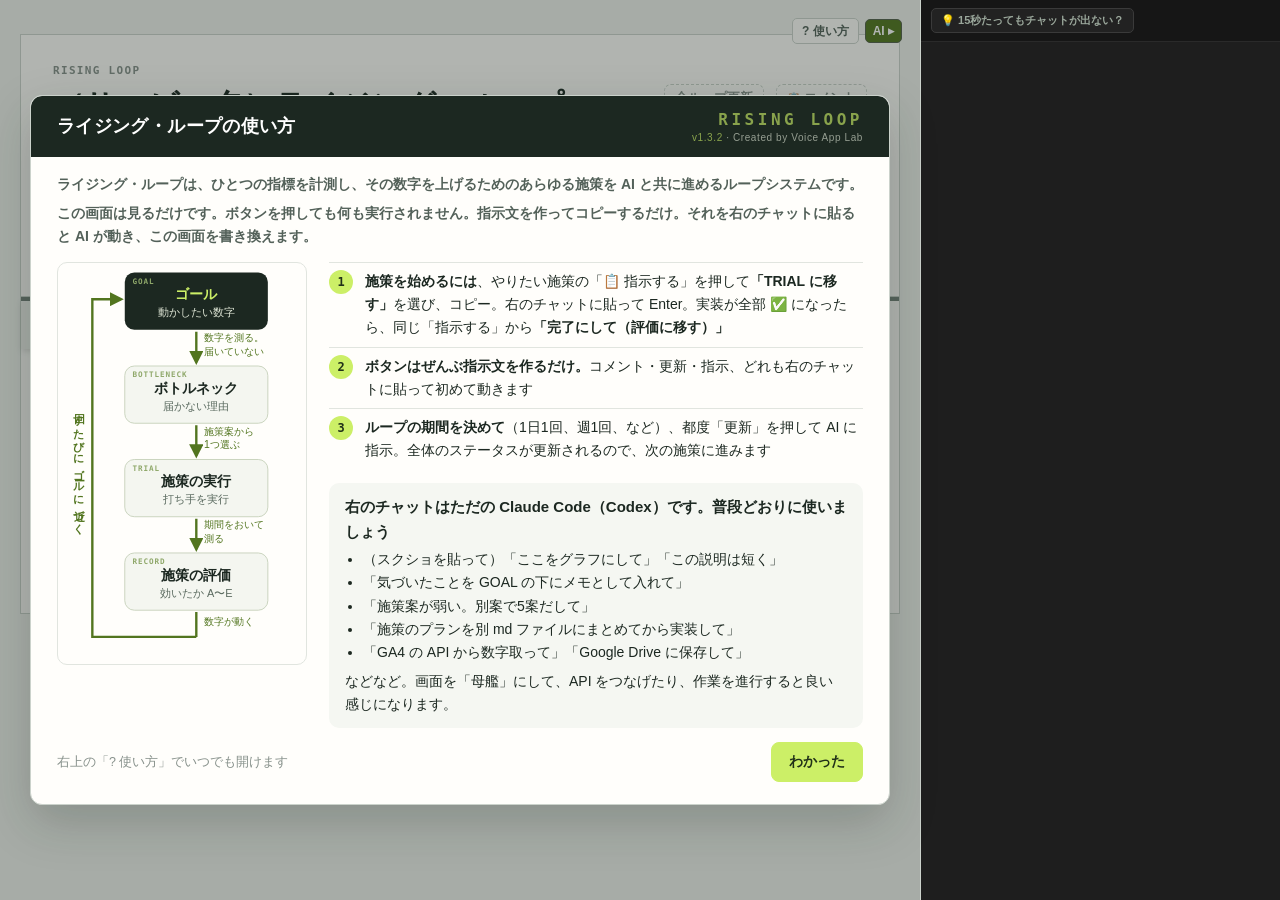
==== assets/index.html @ dbb3abf8 "1.3.2: 初回導入の案内を充実（とは／はじめかた／API・MCP をつなぐコツ） Co-Authored-By: Claude Fable 5.1 <noreply@anthropic.com>" ====
<!doctype html>
<!-- ═══════════════════════════════════════════════════════════════
     rising-loop の殻（index.html）のテンプレート

     保存するのはこの2か所だけ（共通部品を入れ替えるときも、ここだけ移す）:
       CONST:BEGIN 〜 CONST:END   PROJECT_DIR / SERVICE_NAME / PANES
       LOOPS:BEGIN 〜 LOOPS:END   一覧（合算の数字ブロック .rev と行）

     ループの画面は LXX.html（assets/loop.html から作る）。この殻は iframe で出すだけ。
     CSS と JS は rising.css / rising.js（共通部品。中身を書かない）。

     実物にコピーしたら、この注記を下の2行に差し替えること:
     「このファイルは loops/*.md と loops/logs/*.md から作られています。
       直接編集しないでください。md を直して、ここを更新します。」

     詳しくは ../references/HTML生成.md
     ═══════════════════════════════════════════════════════════════ -->
<html lang="ja">
<head>
<meta charset="UTF-8" />
<meta name="viewport" content="width=device-width, initial-scale=1.0" />
<!-- ★<title> は rising.js が SERVICE_NAME から入れ直す -->
<title>ライジング・ループ</title>
<link rel="stylesheet" href="rising.css" />
<link rel="stylesheet" href="project.css" /><!-- プロジェクト独自の CSS。無ければ無いでよい。「合わせて」で上書きされない -->
</head>
<body>

<!-- ═════════ 定数。★ここは要書き換え ═════════ -->
<!-- CONST:BEGIN -->
<script>
  //=== ⚠️ この CONST と下の LOOPS の中身（サービス名・ループ名・数字）は、
  //===    形式を見せるための架空例です。構造だけ借りて、必ず実データで置き換えてください。
  //===    （このブロックは split-index.py / shell-update.py が丸ごと差し替えるので、注記も残りません）
  //=== ★このプロジェクトの絶対パス（loops/ の親）。右ペインの AI はここを cwd にして動く
  //===   忘れると別プロジェクトの cwd で動く
  var PROJECT_DIR = '/絶対パス/プロジェクト';
  //=== ★サービス名。<title> と一覧の見出しに入る
  var SERVICE_NAME = '（サービス名）';
  //=== ★右ペインを立てる画面IDの一覧。ループを足したらここにも足す（右ペイン専用。画面の切り替えは見ない）。
  //===   セッションIDはここに持たない。loops/chat-pane.sh が loops/.chat-sessions を見る
  var PANES = ['s-list','s-L01','s-L02'];
</script>
<!-- CONST:END -->

<div class="page">
<!-- LOOPS:BEGIN -->
<!-- ═════════ 一覧 ═════════ -->
<section class="screen" id="s-list">
  <div class="flow">
    <div class="section">
      <div class="kicker">RISING LOOP</div>
      <div class="section-head" style="margin-top:7px">
        <h1 class="goal-name" style="margin-top:0">（サービス名）ライジング・ループ</h1>
        <div class="head-right">
          <button class="upd" data-upd="all">全ループ更新</button>
          <button class="cmt" data-sec="ループ一覧" data-loop="ループ一覧">コメント</button>
        </div>
      </div>
      <!--=== 複数ループを合成した数字を置く場所。無いプロジェクトはこのブロックごと消す ===-->
      <div class="rev">
        <div class="rev-total">累計売上 <b>2,313円</b></div>
        <div class="rev-break">有料チケット 1,750円（7件 × 250円） ＋ 広告 563円</div>
        <div class="rev-note">券は9/7まで・広告は9/6まで（配信レポートが手作業のため）・手数料を引く前</div>
      </div>
    </div>
    <div class="section tabbed t-loops">
      <div class="sec-tab t-loops"><span class="k">LOOPS</span><span class="ja">ループ一覧</span></div>
      <div class="sec-right"><button class="add-loop">ループを追加</button></div>
      <!--=== 一覧が0件のときは .loop-list の代わりにこれを出す（文言の正は SKILL.md「毎回やること」の10個。書き換えない）
      <div class="loop-ideas">
        <div class="li-head">例えばこんな目標</div>
        <ul>
          <li>申し込みを増やしたい</li><li>見込み客を増やしたい</li><li>翌日また来る人を増やしたい</li><li>有料に切り替える人を増やしたい</li><li>解約を減らしたい</li>
          <li>TOEIC の点を上げたい</li><li>YouTube の登録者を増やしたい</li><li>株の含み益を増やしたい</li><li>体重を落としたい</li><li>貯金を毎月積みたい</li>
        </ul>
        <p>右上の「ループを追加」から送ると、AI が目標の数字と窓を聞いて作ります。</p>
      </div>
      ===-->
      <div class="loop-list">
        <button class="loop-row" data-go="s-L01">
          <div>
            <div class="loop-name"><span class="lid-pill">L01</span>有料チケットの売上を、月 15,000円 に</div>
            <div class="loop-sub">鍵をタップする人は増えているのに、買う人が増えていない<br>施策評価：購入は発生。ボタン単独の効果は評価待ち。</div>
          </div>
          <div class="loop-num"><b>1,750</b> / 15,000円<div class="loop-bar"><i style="width:12%"></i></div></div>
          <div class="state"><div class="st run"><span class="st-dot"></span><span class="st-n">2</span><span class="st-lb">実行中</span></div><div class="st rev"><span class="st-dot"></span><span class="st-n">1</span><span class="st-lb">評価中</span></div></div>
          <div class="chev">→</div>
        </button>

        <button class="loop-row" data-go="s-L02">
          <div>
            <div class="loop-name"><span class="lid-pill">L02</span>来た人が、次の日もまた来る割合を 30% に</div>
            <div class="loop-sub">初日ごとの振れが極端（18/4/7/19/14%）。翌日が揃った3日なら14%</div>
          </div>
          <div class="loop-num"><b>11</b> / 30%<div class="loop-bar"><i style="width:37%"></i></div></div>
          <div class="state"><div class="st idle"><span class="st-dot"></span>施策待ち</div></div>
          <div class="chev">→</div>
        </button>
      </div>
    </div>
  </div>
</section>
<!-- LOOPS:END -->
</div>

<!-- ループの画面はここに出る（LXX.html）。★src は書かない。
     rising.js が contentWindow.location.replace で差し替える（履歴は殻の hash だけに一本化） -->
<iframe id="loop-frame" title="ループの画面"></iframe>

<div id="modal" role="dialog" aria-modal="true">
  <div class="m-panel">
    <div class="m-kick">COMMENT</div>
    <h3 class="m-title" id="m-title">ボトルネックについて</h3>
    <div class="m-sub" id="m-sub"></div>
    <textarea class="m-input" id="m-input"></textarea>
    <div class="m-chips" id="m-chips" hidden></div>
    <div class="m-actions">
      <button class="button button-secondary" id="m-cancel">キャンセル</button>
      <button class="button button-primary" id="m-ok">コピーする</button>
    </div>
    <div class="m-hint">⌘/Ctrl + Enter でも確定します</div>
  </div>
</div>

<div id="toast" role="status" aria-live="polite">
  <div class="t-head">COPIED</div>
  <div class="t-body" id="toast-body"></div>
  <div class="t-foot"><span class="arrow">▶</span><span class="t-foot-text">AIに貼って伝えてください。</span></div>
</div>
<!-- ═════════ Claude Code / codex の右ペイン ═════════
     起動（どちらか一方。どちらを立てるかで道具が決まる。同じ 7681 番なので両方は立てない）:
       Claude Code: sh /絶対パス/プロジェクト/loops/chat-pane.sh claude
       codex:       sh /絶対パス/プロジェクト/loops/chat-pane.sh codex
           （?arg=<プロジェクトの絶対パス>&arg=<画面ID> の2つが chat-pane.sh に渡る。
             セッションIDは画面が持たない。ランチャーが loops/.chat-sessions を見て、
             無ければその場で作る。ttyd は全プロジェクトで1本を共有）
     見えるだけ（file:// からは iframe の中へ送れない）。真っ黒なときの出し方は #cc-help に出す -->
<div id="cc">
  <div class="cc-bar">
    <button class="cc-ask" id="cc-ask">💡 15秒たってもチャットが出ない？</button>
  </div>
  <div class="cc-stack"></div>
</div>
<div id="topbtns"><button id="howto-btn">? 使い方</button><button id="cc-toggle">AI ◂</button></div>

<!-- この画面の使い方。★仕組みは3つだけ: 見るだけの画面／指示文をコピーするボタン／貼ると AI が画面を書き換える -->
<div id="howto" role="dialog" aria-modal="true" aria-labelledby="howto-t">
  <div class="h-panel">
    <h3 id="howto-t"><span>ライジング・ループの使い方</span><span class="brand"><b>RISING LOOP</b><i><span class="ver">v1.3.2</span> · Created by Voice App Lab</i></span></h3>
    <p class="lede">ライジング・ループは、ひとつの指標を計測し、その数字を上げるためのあらゆる施策を AI と共に進めるループシステムです。</p>
    <p class="lede">この画面は<b>見るだけ</b>です。ボタンを押しても何も実行されません。<b>指示文を作ってコピーする</b>だけ。それを<b>右のチャットに貼る</b>と AI が動き、この画面を書き換えます。</p>
    <div class="cols">
      <svg class="howto-fig" viewBox="0 0 260 420" xmlns="http://www.w3.org/2000/svg" role="img" aria-label="ゴール → 数字を測る → ボトルネック → 施策案から1つ選ぶ → 施策 → 期間をおいて測る → 評価 → 数字が動く → ゴールへ戻る。回すたびにゴールに近づく">
        <defs><marker id="hw-ah" viewBox="0 0 10 10" refX="8" refY="5" markerWidth="6" markerHeight="6" orient="auto-start-reverse"><path d="M0 0L10 5L0 10z" fill="#52751f"/></marker></defs>
        <g font-family="-apple-system,BlinkMacSystemFont,'Hiragino Sans',sans-serif">
          <!-- 1. ゴール（着地点。濃い色） -->
          <rect x="70" y="10" width="150" height="60" rx="10" fill="#1c2821"/>
          <text x="78" y="22" font-size="8" font-weight="700" fill="#8fa86a" letter-spacing=".12em" font-family="ui-monospace,monospace">GOAL</text>
          <text x="145" y="38" text-anchor="middle" font-size="15" font-weight="700" fill="#ccef67">ゴール</text>
          <text x="145" y="56" text-anchor="middle" font-size="11.5" fill="#dfe6d6">動かしたい数字</text>
          <path d="M145 72 L145 104" stroke="#52751f" stroke-width="2.5" marker-end="url(#hw-ah)"/>
          <text x="153" y="82" font-size="11" fill="#52751f">数字を測る。</text>
          <text x="153" y="96" font-size="11" fill="#52751f">届いていない</text>
          <!-- 2. ボトルネック -->
          <rect x="70" y="108" width="150" height="60" rx="10" fill="#f4f6f0" stroke="#c9d3bd"/>
          <text x="78" y="120" font-size="8" font-weight="700" fill="#8fa86a" letter-spacing=".12em" font-family="ui-monospace,monospace">BOTTLENECK</text>
          <text x="145" y="136" text-anchor="middle" font-size="15" font-weight="700" fill="#1c2821">ボトルネック</text>
          <text x="145" y="154" text-anchor="middle" font-size="11.5" fill="#5a6a5f">届かない理由</text>
          <path d="M145 170 L145 202" stroke="#52751f" stroke-width="2.5" marker-end="url(#hw-ah)"/>
          <text x="153" y="180" font-size="11" fill="#52751f">施策案から</text>
          <text x="153" y="194" font-size="11" fill="#52751f">1つ選ぶ</text>
          <!-- 3. 施策 -->
          <rect x="70" y="206" width="150" height="60" rx="10" fill="#f4f6f0" stroke="#c9d3bd"/>
          <text x="78" y="218" font-size="8" font-weight="700" fill="#8fa86a" letter-spacing=".12em" font-family="ui-monospace,monospace">TRIAL</text>
          <text x="145" y="234" text-anchor="middle" font-size="15" font-weight="700" fill="#1c2821">施策の実行</text>
          <text x="145" y="252" text-anchor="middle" font-size="11.5" fill="#5a6a5f">打ち手を実行</text>
          <path d="M145 268 L145 300" stroke="#52751f" stroke-width="2.5" marker-end="url(#hw-ah)"/>
          <text x="153" y="278" font-size="11" fill="#52751f">期間をおいて</text>
          <text x="153" y="292" font-size="11" fill="#52751f">測る</text>
          <!-- 4. 評価 -->
          <rect x="70" y="304" width="150" height="60" rx="10" fill="#f4f6f0" stroke="#c9d3bd"/>
          <text x="78" y="316" font-size="8" font-weight="700" fill="#8fa86a" letter-spacing=".12em" font-family="ui-monospace,monospace">RECORD</text>
          <text x="145" y="332" text-anchor="middle" font-size="15" font-weight="700" fill="#1c2821">施策の評価</text>
          <text x="145" y="350" text-anchor="middle" font-size="11.5" fill="#5a6a5f">効いたか A〜E</text>
          <path d="M145 366 L145 392" stroke="#52751f" stroke-width="2.5"/>
          <text x="153" y="380" font-size="11" fill="#52751f">数字が動く</text>
          <!-- 戻り: 下から左を通ってゴールへ -->
          <path d="M145 392 L36 392 L36 38 L66 38" fill="none" stroke="#52751f" stroke-width="2.5" marker-end="url(#hw-ah)"/>
          <text x="22" y="215" text-anchor="middle" font-size="11.5" font-weight="700" fill="#52751f" style="writing-mode:vertical-rl;text-orientation:upright" letter-spacing="1">回すたびにゴールに近づく</text>
        </g>
      </svg>
      <div>
    
    <ol class="steps">
      <li><div><b>施策を始めるには</b>、やりたい施策の「📋 指示する」を押して<b>「TRIAL に移す」</b>を選び、コピー。右のチャットに貼って Enter。実装が全部 ✅ になったら、同じ「指示する」から<b>「完了にして（評価に移す）」</b></div></li>
      <li><div><b>ボタンはぜんぶ指示文を作るだけ。</b>コメント・更新・指示、どれも右のチャットに貼って初めて動きます</div></li>
      <li><div><b>ループの期間を決めて</b>（1日1回、週1回、など）、都度「更新」を押して AI に指示。全体のステータスが更新されるので、次の施策に進みます</div></li>
    </ol>
    <div class="free">
      <b>右のチャットはただの Claude Code（Codex）です。普段どおりに使いましょう</b>
      <ul>
        <li>（スクショを貼って）「ここをグラフにして」「この説明は短く」</li>
        <li>「気づいたことを GOAL の下にメモとして入れて」</li>
        <li>「施策案が弱い。別案で5案だして」</li>
        <li>「施策のプランを別 md ファイルにまとめてから実装して」</li>
        <li>「GA4 の API から数字取って」「Google Drive に保存して」</li>
      </ul>
      などなど。画面を「母艦」にして、API をつなげたり、作業を進行すると良い感じになります。
    </div>
      </div>
    </div>
    <div class="h-actions">
      <span class="h-note">右上の「? 使い方」でいつでも開けます</span>
      <button class="button button-primary" id="howto-close">わかった</button>
    </div>
  </div>
</div>

<!-- 真っ黒なときの説明。コマンドは Claude Code と codex の2つから選ぶ（どちらも同じ 7681 番） -->
<div id="cc-help" role="dialog" aria-modal="true" aria-labelledby="cc-help-t">
  <div class="h-panel">
    <h3 id="cc-help-t">15秒たってもチャットが出ない？</h3>
    <p>右のチャットは、ターミナルで動いている Claude Code（または codex）を映しているだけです。動いていないと真っ黒になります。</p>
    <div class="h-step">① 使う方をターミナルに貼って実行</div>
    <div class="h-who">Claude Code を使う人</div>
    <!-- コマンドは JS が CONST の PROJECT_DIR から埋める（data-cmd が claude / codex の別） -->
    <button class="h-cmd" data-cmd="claude" data-foot="ターミナルに貼って実行してください。">
      <code></code>
    </button>
    <div class="h-who">codex を使う人</div>
    <button class="h-cmd" data-cmd="codex" data-foot="ターミナルに貼って実行してください。">
      <code></code>
    </button>
    <div class="h-step">② このページをリロード</div>
    <p>出るまで15秒ほどかかることがあります。</p>
    <div class="h-actions"><button class="button button-secondary" id="cc-help-close">閉じる</button></div>
  </div>
</div>

<script src="rising.js"></script>

</body>
</html>
---- assets/rising.css ----
:root{
    --shell:#f0f2ed; --surface:#fffefb; --surface-2:#f5f7f2; --surface-3:#eaeee7;
    --line:#cbd2cb; --line-soft:#e1e5df;
    --ink:#1c2821; --sub:#536159; --dim:#87918b;
    --accent:#ccef67; --accent-ink:#203018;
    --good:#52751f; --warn:#9b6518; --bad:#b95448;
  }
  *{box-sizing:border-box}
  html{background:var(--shell)}
  body{margin:0;padding:34px 20px 90px;min-height:100vh;color:var(--ink);background:var(--shell);
    font-family:Inter,"Hiragino Sans","Yu Gothic UI","Yu Gothic",sans-serif;-webkit-font-smoothing:antialiased}
  button{font:inherit}

  /* ── Claude Code の右ペイン（ttyd を iframe で出すだけ。ここでは入力を受けない） ── */
  :root{--pane:360px}
  body.pane-on{padding-right:calc(20px + var(--pane))}
  #cc{position:fixed;top:0;right:0;width:var(--pane);height:100vh;z-index:90;
    display:none;flex-direction:column;background:#1e1e1e;border-left:1px solid var(--line)}
  body.pane-on #cc{display:flex}
  #cc .cc-bar{flex:0 0 auto;display:flex;padding:8px 10px;
    background:#161616;border-bottom:1px solid #2a2a2a}
  #cc .cc-ask{flex:0 0 auto;cursor:pointer;padding:3px 9px;border-radius:5px;
    border:1px solid #3a3a3a;background:#222;color:#9aa79b;
    font:700 11px/1.5 -apple-system,BlinkMacSystemFont,"Hiragino Sans",sans-serif}
  #cc .cc-ask:hover{border-color:#779f38;color:var(--accent)}
  /* ★画面ごとに iframe を1枚ずつ持ち、重ねて置く。src を書き換えると接続が切れて
     claude --resume が最初からになり10秒待たされるので、表示の切替だけで済ませる。
     display:none だと幅が0になり、戻したとき xterm が組み直して一瞬崩れる。visibility を使う */
  #cc .cc-stack{position:relative;flex:1 1 auto;min-height:0}
  #cc .cc-stack iframe{position:absolute;inset:0;width:100%;height:100%;border:0;
    background:#1e1e1e;visibility:hidden}
  #cc .cc-stack iframe.on{visibility:visible}
  /*=== 右ペインの開閉。角丸の緑ボタン。▸◂ は「どちらへ動くか」を指す ===*/
  #cc-toggle{padding:3px 7px;border-radius:5px;
    border:1px solid #54604d;background:var(--good);color:#fff;cursor:pointer;
    font:700 12px/1.4 -apple-system,BlinkMacSystemFont,"Hiragino Sans",sans-serif}
  #cc-toggle:hover{background:#456219;border-color:#456219}
  /* ペインが開いている間は、トーストもトグルもペインの左隣に寄せる */
  body.pane-on #toast{right:calc(12px + var(--pane));max-width:min(420px,calc(100vw - 40px - var(--pane)))}
  /* ── 貼り先の案内。右ペインが開いているときだけ、右向きの矢印で「あっち」を指す ── */
  #toast .t-foot{display:flex;align-items:center;gap:8px}
  #toast .t-foot .arrow{display:none;color:var(--good);font-size:18px;line-height:1;animation:nudge 1s ease-in-out infinite}
  body.pane-on #toast.to-chat .t-foot .arrow{display:inline-block}
  body.pane-on #toast.to-chat .t-foot{color:var(--good);font-weight:700}
  @keyframes nudge{0%,100%{transform:translateX(0)}50%{transform:translateX(5px)}}
  /* ── 右上の「使い方」。AI トグルの左隣 ── */
  /* 右上のボタン2つは1つの枠に並べる（隙間 6px）。個別に right を決め打ちしない */
  #topbtns{position:fixed;top:18px;right:18px;z-index:95;display:flex;align-items:center;gap:6px}
  body.pane-on #topbtns{right:calc(18px + var(--pane))}
  #howto-btn{padding:3px 9px;border-radius:5px;
    border:1px solid var(--line);background:var(--surface);color:var(--sub);cursor:pointer;
    font:700 12px/1.5 -apple-system,BlinkMacSystemFont,"Hiragino Sans",sans-serif}
  #howto-btn:hover{border-color:#779f38;color:var(--good)}
  #howto{position:fixed;inset:0;z-index:97;display:none;align-items:center;justify-content:center;
    padding:20px;background:rgba(28,40,33,.34)}
  #howto.on{display:flex}
  #howto .h-panel{width:100%;max-width:860px;max-height:calc(100vh - 40px);overflow:auto;
    border:1px solid var(--line);border-radius:12px;
    background:var(--surface);box-shadow:0 18px 48px rgba(28,40,33,.22);padding:22px 26px}
  /* 見出しはパネル上部のベタ塗り帯（白抜き）。パネルの padding ぶんを負のマージンで食って端まで塗る */
  #howto h3{margin:-22px -26px 0;padding:14px 26px;border-radius:11px 11px 0 0;background:#1c2821;color:#fff;
    font-size:18px;font-weight:700;letter-spacing:.02em}
  #howto h3{display:flex;align-items:center;justify-content:space-between;gap:16px}
  /* 右側のブランド。薄く、RISING LOOP を大きく */
  #howto h3 .brand{display:flex;flex-direction:column;align-items:flex-end;opacity:.62;line-height:1.15}
  #howto h3 .brand b{color:#ccef67;font:800 16px ui-monospace,SFMono-Regular,Menlo,monospace;letter-spacing:.22em}
  #howto h3 .brand i{margin-top:3px;color:#dfe6d6;font:500 10px -apple-system,BlinkMacSystemFont,'Hiragino Sans',sans-serif;
    font-style:normal;letter-spacing:.06em}
  #howto h3 .brand .ver{color:#ccef67}
  #howto .lede:first-of-type{margin-top:16px}
  #howto .lede{margin:6px 0 0;color:var(--sub);font-size:14px;line-height:1.65}
  #howto .howto-fig{display:block;width:100%;height:auto;margin:0;border:1px solid var(--line-soft);border-radius:10px}
  #howto .cols{display:grid;grid-template-columns:250px 1fr;gap:22px;margin-top:14px;align-items:start}
  @media(max-width:640px){#howto .cols{grid-template-columns:1fr}}
  #howto .free{margin-top:14px;padding:12px 16px;border-radius:10px;background:var(--surface-2);font-size:14px;line-height:1.65}
  #howto .free b{display:block;font-size:15px;margin-bottom:4px}
  #howto .free ul{margin:4px 0 6px;padding-left:18px;list-style:disc}
  #howto .free li{padding:0}
  #howto ol.steps{margin:0;padding-left:0;list-style:none;counter-reset:st}
  #howto ol.steps>li{counter-increment:st;display:flex;gap:12px;padding:7px 0;border-top:1px solid var(--line-soft);
    font-size:14px;line-height:1.65}
  #howto ol.steps>li::before{content:counter(st);flex:0 0 24px;height:24px;border-radius:50%;background:var(--accent);
    color:var(--accent-ink);font:700 12px/24px ui-monospace,monospace;text-align:center}
  #howto li b{color:var(--ink)}
  #howto .h-actions{margin-top:14px;display:flex;justify-content:space-between;align-items:center;gap:8px}
  #howto .h-note{color:var(--dim);font-size:12.5px}
  /* ── 「15秒たってもチャットが出ない？」の説明。右ペインの上に出すので z-index はトグルより上 ── */
  #cc-help{position:fixed;inset:0;z-index:97;display:none;align-items:center;justify-content:center;
    padding:20px;background:rgba(28,40,33,.34)}
  #cc-help.on{display:flex}
  #cc-help .h-panel{width:100%;max-width:460px;border:1px solid var(--line);border-radius:12px;
    background:var(--surface);box-shadow:0 18px 48px rgba(28,40,33,.22);padding:22px 24px}
  #cc-help h3{margin:0;font-size:19px;font-weight:650}
  #cc-help p{margin:11px 0 0;font-size:14px;line-height:1.75;color:var(--sub)}
  #cc-help .h-step{margin-top:16px;font-size:13.5px;font-weight:700}
  #cc-help .h-cmd{display:flex;align-items:center;gap:10px;width:100%;margin-top:7px;padding:9px 11px;
    border:1px solid var(--line);border-radius:8px;background:var(--surface-2);cursor:pointer;text-align:left}
  #cc-help .h-cmd:hover{border-color:#779f38;background:#f2f6ec}
  #cc-help .h-cmd code{flex:1;min-width:0;white-space:pre-wrap;overflow-wrap:anywhere;
    font:12px/1.6 ui-monospace,Menlo,monospace;color:var(--ink)}
  #cc-help .h-who{margin-top:12px;color:var(--dim);font-size:12px;font-weight:700}
  #cc-help .h-actions{margin-top:18px;display:flex;justify-content:flex-end}

  .page{max-width:880px;margin:0 auto}

  .screen{display:none}
  .screen.active{display:block;animation:reveal .18s ease both}
  @keyframes reveal{from{opacity:0;transform:translateY(-4px)}to{opacity:1;transform:none}}

  .flow{border:1px solid var(--line);background:var(--surface)}
  .section{padding:29px 32px;border-bottom:1px solid var(--line)}
  .section:last-child{border-bottom:0}
  .section-head{display:flex;justify-content:space-between;align-items:flex-start;gap:20px}
  /*=== セクションの見出し。区切り線の上に乗る塗りのタブが、そのまま見出しを兼ねる。
       色でセクションの種類が分かるようにしてある（ループを行き来しても同じ色が同じ意味）===*/
  .section{position:relative}
  .section.tabbed{padding-top:62px}
  /*=== 右端を斜めに切った台形。文字が欠けないよう右の余白を広くとる ===*/
  /*=== 3つの文字を縦中央で揃える。line-height をそれぞれ 1 にしないと、
       行送りの差だけ英字が上にずれる ===*/
  .sec-tab{position:absolute;top:0;left:0;display:flex;align-items:center;gap:12px;
    padding:14px 36px 14px 20px;z-index:1;line-height:1;
    /*=== ⚠️ clip-path と filter を同じ要素に置くと、影が clip に切られて消える。
         形（台形）は ::before に、影は本体に分ける ===*/
    filter:drop-shadow(1px 2px 3px rgba(28,40,33,.16))}
  .sec-tab::before{content:"";position:absolute;inset:0;z-index:-1;background:var(--tt);
    clip-path:polygon(0 0,100% 0,calc(100% - 18px) 100%,0 100%)}
  .sec-tab .k{font:700 10.5px/1 ui-monospace,monospace;letter-spacing:.14em;position:relative;top:1px}
  .sec-tab .ja{font-size:20px;line-height:1;font-weight:700;letter-spacing:.02em}
  .sec-tab .lid{color:inherit;opacity:.7;font-weight:400;line-height:1;position:relative;top:1px}
  /*=== 二層。色はセクションの上端に引く4pxの線が持ち、タブ自体は薄い地に濃い文字。
       線はセクションの幅いっぱいに伸ばして、どこからどこまでが1つかを示す ===*/
  .section.t-goal      {--tc:#3f5a72; --tt:#eaeff4; --td:#33495c}
  .section.t-bottleneck{--tc:#9b6518; --tt:#f7efe2; --td:#7d5214}
  .section.t-trial     {--tc:#52751f; --tt:#eef4e4; --td:#3f5c17}
  .section.t-record    {--tc:#46534b; --tt:#eef1ec; --td:#2c3a32}
  .section.t-loops     {--tc:#74827a; --tt:#eef1ec; --td:#3f4b44}
  .section.tabbed,
  .section.t-goal{border-top:4px solid var(--tc)}
  .sec-tab{color:var(--td)}
  .sec-tab .k{opacity:.62}
  .sec-right{position:absolute;right:30px;top:15px;display:flex;align-items:center;gap:12px;z-index:1}
  /*=== ループ名は長いのでタブに入れず、タブの下の大見出しに残す ===*/
  .goal-name{margin-top:6px}
  .section-title{margin:7px 0 0;font-size:24px;line-height:1.45;font-weight:650;letter-spacing:.01em}
  .kicker{color:var(--dim);font:700 11px ui-monospace,monospace;letter-spacing:.12em}
  .kicker.alert{color:var(--warn)}
  .lid{color:var(--dim);font-weight:400;letter-spacing:.04em}
  .quiet-button{padding:4px 0;border:0;color:var(--dim);background:transparent;font-size:12.5px;cursor:pointer}
  .quiet-button:hover{color:var(--ink)}

  /* 戻る */
  .back{display:inline-flex;align-items:center;gap:7px;margin:0 0 10px;padding:5px 0;border:0;background:transparent;
    color:var(--dim);font-size:14px;cursor:pointer;text-align:left;line-height:1.6}
  .back:hover{color:var(--good)}
  .back .arw{font:11px ui-monospace,monospace}

  /*=== 累計売上。金額を持つループの合算 ===*/
  /* ⚠️ 状態ピルの「評価中」も class="st rev" なので、セレクタを絞らないと
     そちらにも border-top と余白が当たる（2026-09-10 に一覧で線が出た） */
  .section > .rev{margin-top:22px;padding-top:18px;border-top:1px solid var(--line)}
  .rev-total{display:flex;align-items:baseline;gap:12px;color:var(--dim);font-size:12.5px}
  .rev-total b{color:var(--good);font:500 30px ui-monospace,monospace;letter-spacing:-.02em}
  .rev-break{margin-top:7px;color:var(--sub);font-size:14.5px;line-height:1.7}
  .rev-note{margin-top:5px;color:var(--dim);font-size:12.5px;line-height:1.7}

  /* 一覧 */
  .loop-list{display:grid;gap:1px;background:var(--line-soft);border:1px solid var(--line-soft);margin-top:20px}
  .loop-row{display:grid;grid-template-columns:1fr 168px 100px 18px;gap:16px;padding:17px 18px;background:var(--surface);
    align-items:center;border:0;width:100%;text-align:left;cursor:pointer;font:inherit;color:inherit}
  .loop-row:hover{background:#f7faf2}
  .loop-row.dimmed{background:var(--surface-2)}
  .loop-row.dimmed:hover{background:var(--surface-3)}
  .loop-name{font-size:17px;font-weight:650;line-height:1.5}
  /*=== 一覧のタイトル頭に付くID。タイトルは言い換わるがIDは変わらないので、これが目印になる ===*/
  .lid-pill{display:inline-block;vertical-align:2px;margin-right:9px;padding:3px 9px;border-radius:999px;
    border:1px solid #74827a;color:#fff;background:#74827a;
    font:700 11px ui-monospace,monospace;letter-spacing:.06em}
  .loop-sub{margin-top:6px;color:var(--dim);font-size:14px;line-height:1.6}
  /*=== 「いま / 目標」。いまの値だけ大きく色を付け、目標は添えるだけにする ===*/
  .loop-num{font:500 13.5px ui-monospace,monospace;color:var(--dim);white-space:nowrap;line-height:1.4}
  .loop-num b{color:var(--good);font:500 23px/1 ui-monospace,monospace;letter-spacing:-.02em;margin-right:3px}
  /*=== 一覧に出す進捗バー。GOAL の .progress-track を小さくしたもの ===*/
  .loop-bar{height:9px;margin-top:9px;border:1px solid #8d9891;background:#f5f6f2;overflow:hidden}
  .loop-bar i{display:block;height:100%;
    background:radial-gradient(circle at 1px 1px,rgba(255,255,255,.58) .8px,transparent .9px),#315e46;
    background-size:3px 3px}
  .chev{color:var(--dim);font:12px ui-monospace,monospace;text-align:right}
  /*=== 一覧のステータス。★件数を数えるだけで、状態の enum は作らない。
       実行中＝TRIAL にあるもの（trials の件数）／評価中＝RECORD にあるもの。同じ施策は片方にしかいない。
       色は8pxの点だけに持たせ、数字を大きくする（遠目には数字が読めればいい）===*/
  .state{min-width:0}
  .state .st{display:flex;align-items:center;gap:6px;margin-top:6px;white-space:nowrap}
  .state .st:first-child{margin-top:0}
  .state .st-dot{flex:0 0 auto;width:8px;height:8px;border-radius:50%}
  .state .st-n{font:700 17px/1 ui-monospace,SFMono-Regular,Menlo,monospace;letter-spacing:-.02em}
  .state .st-lb{font-size:11px;font-weight:600;color:var(--dim)}
  .state .run .st-dot{background:var(--good)}
  .state .run .st-n{color:var(--good)}
  .state .rev .st-dot{background:var(--warn)}
  .state .rev .st-n{color:var(--warn)}
  .state .idle{color:var(--dim);font-size:12px;font-weight:600}
  .state .idle .st-dot{background:transparent;border:1px solid var(--line)}

  /* GOAL */
  .goal-name{margin:9px 0 0;font-size:31px;line-height:1.4;font-weight:650;letter-spacing:.01em}
  .goal-name.sm{font-size:26.5px}
  .goal-numbers{margin-top:23px;display:grid;grid-template-columns:auto 1fr auto;align-items:end;gap:18px}
  .number-block{min-width:84px}
  .number-label{color:var(--dim);font-size:12.5px}
  .number{margin-top:6px;font:500 36px ui-monospace,monospace;letter-spacing:-.03em}
  /*=== 件数の下に添える金額。単価を持つループだけ出る（いまは L01 のみ）===*/
  .number-money{margin-top:3px;color:var(--good);font:500 15px ui-monospace,monospace}
  .money-note{margin:8px 0 0;color:var(--dim);font-size:12.5px;line-height:1.7}
  .number small{font:500 14px inherit;color:var(--sub)}
  .progress-wrap{padding-bottom:6px}
  .progress-track{height:18px;overflow:hidden;border:1px solid #8d9891;background:#f5f6f2}
  .progress-fill{transition:width .25s ease-out;height:100%;background:radial-gradient(circle at 1px 1px,rgba(255,255,255,.58) .8px,transparent .9px),#315e46;background-size:3px 3px}
  .progress-meta{margin-top:7px;display:flex;justify-content:space-between;color:var(--dim);font:11px ui-monospace,monospace}
  .forecast{margin-top:19px;color:var(--sub);font-size:17px;line-height:1.75}
  .forecast strong{color:var(--ink);font-weight:600}

  /* BOTTLENECK */
  .sub-head{margin-top:26px;color:var(--sub);font-size:15px;font-weight:650}
  /*=== 横向きファネル（案F）。高さは実データの対数で、先細りがそのまま落ち方になる ===*/
  .funnel-f{margin-top:14px}
  .funnel-f svg{display:block}
  .funnel-f .fallback{display:flex;flex-wrap:wrap;gap:6px 18px;padding:14px 0}
  .funnel-f .fallback b{font:500 19px ui-monospace,monospace;margin-left:6px}
  .funnel-f .fallback span{color:var(--sub);font-size:14px}

  .story{margin-top:14px;padding:16px 18px;border-left:2px solid #bd852f;color:var(--sub);background:var(--surface-2);font-size:15px;line-height:1.9}
  .story b{color:var(--ink);font-weight:600}
  .story ul{margin:0;padding-left:0;list-style:none}
  .story ul li + li{margin-top:2px}

  .split{margin-top:14px;display:grid;grid-template-columns:1fr 1fr;gap:1px;background:var(--line-soft);border:1px solid var(--line-soft)}
  .split-col{background:var(--surface);padding:12px 14px}
  .split-title{color:var(--dim);font-size:12.5px;margin-bottom:8px}
  .split-row{display:grid;grid-template-columns:1fr auto auto;gap:10px;padding:6px 0;font-size:14px;align-items:baseline}
  .split-row span:nth-child(2){color:var(--dim);font-family:ui-monospace,monospace;font-size:12.5px}
  .split-row b{min-width:40px;text-align:right;font:600 13px ui-monospace,monospace}
  .split-row.bad b{color:var(--bad)}

  .open-list{margin-top:14px;border-top:1px solid var(--line-soft);border-bottom:1px solid var(--line-soft)}
  .open-item{padding:13px 2px;border-bottom:1px solid var(--line-soft);font-size:15.5px;line-height:1.7;
    display:grid;grid-template-columns:auto 1fr;gap:13px;align-items:start}
  .open-item:last-child{border-bottom:0}
  /*=== 施策案の左に置く番号のピル。「3番やって」と口で言えるように番号を残す ===*/
  /*=== 幅を決め打ちしない。中身に合わせて縮む（決め打ちだと横に間延びする）===*/
  .idea-pill{display:inline-block;padding:4px 13px;border-radius:999px;
    border:1px solid #54604d;background:var(--good);color:#fff;
    font:700 13px/1.5 -apple-system,BlinkMacSystemFont,"Hiragino Sans",sans-serif;
    white-space:nowrap;position:relative;top:1px}
  .idea-pill .bulb{margin-right:5px;font-size:12px}
  .open-item.active{font-weight:600}
  /* --- GOAL の履歴（計測日・折れ線・その区間の記録） --- */
  .hist{margin-top:14px;border-top:1px solid var(--line-soft);padding-top:12px}
  .hist-top{display:flex;align-items:center;gap:10px}
  .hist-note{margin-left:auto;font-size:13px;color:var(--dim)}
  .hist-chart{margin-top:10px}
  .hist-chart svg{display:block}
  .hist-report{margin-top:12px}
  .hist-report .hr-title{font-size:12.5px;letter-spacing:.08em;color:var(--dim);font-weight:700}
  .hist-report .hr-when{margin-left:8px;font-weight:400;letter-spacing:0;font-size:12px}
  .hist-recs{margin-top:12px;padding:14px 17px;border:1px solid var(--line-soft);
             background:var(--surface-2)}
  .hist-recs:empty{display:none}
  .hist-recs .hr-head{font-size:12.5px;letter-spacing:.08em;color:var(--dim);
                      font-family:ui-monospace,SFMono-Regular,Menlo,monospace}
  .hist-recs .hr-head + ul + .hr-head{margin-top:12px;padding-top:12px;
                                      border-top:1px solid var(--line-soft);display:block}
  .hist-recs ul{margin:6px 0 0;padding-left:0;list-style:none}
  .hist-recs li{display:flex;gap:12px;font-size:14.5px;color:var(--sub);padding:2px 0}
  .hist-recs li b{flex:0 0 34px;color:var(--dim);font-weight:400;
                  font-family:ui-monospace,SFMono-Regular,Menlo,monospace;font-size:12.5px}
  .open-note{margin-top:12px;color:var(--dim);font-size:13px;line-height:1.8}
  .open-item{grid-template-columns:auto 1fr auto}
  /* 指示ボタン。★押しても「実行」はされない。指示文を作ってコピーするだけ。見た目もそれに寄せる（📋 の札） */
  .do{opacity:0;padding:5px 10px;border:1px dashed var(--line);border-radius:7px;background:var(--surface);
    color:var(--sub);font-size:12.5px;font-weight:700;cursor:pointer;white-space:nowrap;transition:opacity .12s}
  .open-item:hover .do,.do:focus{opacity:1}
  .do:hover{border-color:#779f38;color:var(--good)}
  .do::before,.ins::before,.cmt::before,.add-loop::before{content:'📋 ';font-size:11px}
  /* 一覧が0件のときの目標の例。文言の正は SKILL.md */
  .loop-ideas{margin-top:16px;padding:14px 18px;border:1px dashed var(--line);border-radius:10px;color:var(--dim)}
  .loop-ideas .li-head{font-size:12.5px;font-weight:700}
  .loop-ideas ul{margin:8px 0 0;padding-left:18px;font-size:14px;line-height:1.8;columns:2}
  .loop-ideas p{margin:10px 0 0;font-size:12.5px}
  @media(hover:none){.do{opacity:1}}

  .head-right{display:flex;align-items:center;gap:12px}
  .cmt,.upd,.ins,.add-loop{padding:5px 10px;border:1px dashed var(--line);border-radius:7px;background:transparent;
    color:var(--dim);font-size:12.5px;font-weight:700;cursor:pointer;white-space:nowrap}
  .cmt:hover,.upd:hover,.ins:hover,.add-loop:hover{border-color:#779f38;color:var(--good);background:var(--surface)}

  /* コメント入力 */
  #modal{position:fixed;inset:0;z-index:20;display:none;align-items:center;justify-content:center;
    padding:20px;background:rgba(28,40,33,.34)}
  #modal.on{display:flex}
  body.pane-on #modal,body.pane-on #howto{right:var(--pane)}   /* 右ペインの下に潜らない */
  .m-panel{width:100%;max-width:520px;border:1px solid var(--line);border-radius:12px;background:var(--surface);
    box-shadow:0 18px 48px rgba(28,40,33,.22);padding:24px 26px}
  .m-kick{color:var(--dim);font:700 10px ui-monospace,monospace;letter-spacing:.12em}
  .m-title{margin:8px 0 0;font-size:22px;font-weight:650;line-height:1.5}
  .m-sub{margin-top:8px;color:var(--dim);font-size:14px;line-height:1.7}
  .m-input{width:100%;margin-top:16px;padding:13px 14px;min-height:104px;resize:vertical;
    border:1px solid var(--line);border-radius:8px;background:var(--surface);color:var(--ink);
    font-size:15.5px;line-height:1.8}
  .m-input:focus{outline:0;border-color:#779f38}
  .m-actions{margin-top:18px;display:flex;justify-content:flex-end;gap:8px}
  .m-hint{margin-top:12px;color:var(--dim);font-size:12.5px}
  /* 定型の札。押すと本文に入るだけ。送信はしない */
  .m-chips{display:flex;flex-wrap:wrap;gap:4px 5px;margin-top:10px}
  .m-chips[hidden]{display:none}
  .m-chips button{padding:2px 8px;border:1px solid var(--line);border-radius:999px;background:var(--surface-2);
    color:var(--sub);font-size:11.5px;line-height:1.5;cursor:pointer}
  .m-chips button:hover{border-color:#779f38;color:var(--good)}

  /* トースト */
  #toast{position:fixed;right:20px;bottom:20px;z-index:96;max-width:min(420px,calc(100vw - 40px));
    padding:14px 16px;border:1px solid #54604d;border-radius:10px;background:var(--surface);
    box-shadow:0 6px 22px rgba(28,40,33,.14);opacity:0;transform:translateY(8px);
    transition:opacity .18s ease,transform .18s ease}
  /* 隠れている間は透過（下のボタンを塞がない）、出ている間だけ押せる。押すと閉じる */
  #toast{pointer-events:none}
  #toast.on{opacity:1;transform:none;pointer-events:auto;cursor:pointer}
  #toast .t-head{color:var(--good);font:700 10px ui-monospace,monospace;letter-spacing:.12em}
  #toast .t-body{margin-top:8px;font-size:14.5px;line-height:1.7;color:var(--ink);
    word-break:break-word;border-left:2px solid var(--line-soft);padding-left:10px}
  #toast .t-foot{margin-top:9px;color:var(--dim);font-size:12.5px}
  #toast.err{border-color:#7d6a44}
  #toast.err .t-head{color:var(--warn)}

  /* TRIAL */
  .trial{margin-top:18px;padding:17px 19px;border:1px solid var(--line-soft);background:var(--surface-2)}
  .trial.empty{border-style:dashed;background:transparent}
  .trial-top{display:flex;justify-content:space-between;align-items:baseline;gap:16px}
  .trial-name{font-size:18.5px;font-weight:650}
  .trial-status{color:var(--warn);font-size:12.5px;font-weight:700;white-space:nowrap}
  .trial-name.dim{color:var(--dim);font-weight:500}
  .todo{margin-top:14px;padding-top:12px;border-top:1px solid var(--line-soft)}
  .todo-title{color:var(--dim);font-size:12.5px}
  .todo ul{margin:8px 0 0;padding-left:16px;color:var(--sub);font-size:15px;line-height:1.9}
  /* 実現手順のチェックリスト。md の plan の ✅/⬜ をそのまま写す。全部 ✅ で実施完了（TRIAL には止まる） */
  .todo ul.checks{list-style:none;padding-left:0}
  .todo ul.checks li{padding:1px 0}
  .trial + .trial{margin-top:12px}
  .actions{margin-top:18px;display:flex;justify-content:flex-end;gap:8px}
  .button{height:40px;padding:0 17px;border-radius:8px;font-size:14px;font-weight:700;cursor:pointer}
  .button-primary{border:1px solid var(--accent);color:var(--accent-ink);background:var(--accent)}
  .button-primary:hover{background:#e5ff9d}
  .button-secondary{border:1px solid var(--line);color:var(--ink);background:transparent}
  .button-secondary:hover{background:var(--surface-3)}

  /* RECORD */
  .rec{margin-top:16px;display:grid;gap:1px;background:var(--line-soft);border:1px solid var(--line-soft)}
  .rec-row{display:grid;grid-template-columns:112px 1fr auto;gap:14px;padding:12px 14px;background:var(--surface);font-size:15px;line-height:1.6;align-items:baseline}
  .rec-v{justify-self:start;display:inline-block;padding:3px 10px;border-radius:999px;
         font:11.5px/1.5 -apple-system,BlinkMacSystemFont,"Hiragino Sans",sans-serif;font-weight:700;
         border:1px solid var(--line);color:var(--sub);background:var(--shell);white-space:nowrap}
  .rec-v.good{border-color:#54604d;color:#fff;background:var(--good)}
  .rec-v.warn{border-color:#7d6a44;color:#fff;background:var(--warn)}
  .rec-v.bad{border-color:#8e4034;color:#fff;background:var(--bad)}
  .rec-v.log{border-color:var(--line);color:var(--sub);background:var(--shell)}
  .rec-v.todo{border-color:#3f5a72;color:#fff;background:#4a6b88}
  .rec-date{color:var(--dim);font:11px ui-monospace,monospace}
  .empty-copy{margin:16px 0 0;color:var(--sub);font-size:16px;line-height:1.85}
  .empty-copy span{color:var(--dim)}


  @media(max-width:760px){
    .section{padding:24px 20px}
    /* ★狭くても横並びは保つ。詰めるだけ。縦積みは 400px 以下でだけ行う */
    .funnel{gap:2px}
    .stage{min-width:0}
    .stage-name{font-size:12.5px;line-height:1.4}
    .stage-value{margin-top:5px;font-size:19.5px}
    .trans{padding-top:16px}
    .trans-arrow{font-size:14px}
    .trans-value{font-size:12px}
    .goal-numbers{grid-template-columns:1fr}
    .split{grid-template-columns:1fr}
    .loop-row{grid-template-columns:1fr auto;gap:10px}
    .loop-num{display:none}
  }

  @media(max-width:400px){
    /* ここで初めて縦積み。段階は「名前 … 数字」の1行、間に「↓ 53%」を挟む */
    .funnel{grid-template-columns:1fr;gap:0}
    .stage,.stage:first-child,.stage:last-child{
      display:flex;align-items:baseline;justify-content:space-between;gap:14px;
      padding:9px 0;text-align:left;border-bottom:1px solid var(--line-soft)}
    .stage:last-child{border-bottom:0}
    .stage-name{font-size:15px}
    .stage-value{margin-top:0;font-size:23px}
    .trans,.trans:first-child{display:flex;align-items:center;gap:9px;padding:6px 0 6px 4px;text-align:left}
    .trans-arrow{display:inline-block;transform:rotate(90deg);font-size:15px}
    .trans-value{margin-top:0;font-size:12.5px}
  }

  /* RECORD: 1施策1項目。評価日と比較根拠を一緒に読む */
  .record-set{margin-top:16px;min-width:0}
  .record-item{padding:22px 0;border-top:1px solid var(--line);font-size:15px;line-height:1.8;overflow-wrap:anywhere}
  .record-item:first-of-type{border-top:0;padding-top:0}
  .record-top{display:flex;align-items:flex-start;gap:12px;flex-wrap:wrap}
  .record-top h3{margin:0;font-size:20px;font-weight:700;line-height:1.6;color:var(--ink);flex:1 1 260px}
  .record-item p{margin:10px 0;color:var(--sub)}
  .record-item .record-meta{font-size:13px;color:var(--sub)}
  .record-item .record-assessment{font-size:16px;font-weight:700;color:var(--ink)}
  .record-comment{margin-top:4px}
  /*=== 出来事のLOG。file:// では fetch が CORS で弾かれるので iframe で読む。
       .md はブラウザがそのままテキストで出す（＝装飾なし）。
       ⚠️ 高さの自動調整は file:// だと script が入れないので固定・中でスクロール ===*/
  .record-log{margin-top:18px;border-top:1px solid var(--line-soft);padding-top:14px}
  .record-log > summary{cursor:pointer;color:var(--ink);font-size:14px;list-style:none;
    display:flex;align-items:center;gap:8px}
  .record-log > summary::-webkit-details-marker{display:none}
  .record-log > summary::before{content:"\25B8";color:var(--dim);font:11px ui-monospace,monospace}
  .record-log[open] > summary::before{content:"\25BE"}
  .record-log > summary span{text-decoration:underline;text-underline-offset:3px}
  .record-log > summary a{margin-left:auto;color:var(--dim);font-size:12.5px;text-decoration:none}
  .record-log > summary a:hover{color:var(--ink);text-decoration:underline}
  .record-log iframe{display:block;width:100%;height:340px;margin-top:12px;
    border:1px solid var(--line-soft);background:var(--surface)}
  /*=== 施策の評価の図。CSSの棒だけで描く（幅が変わっても崩れず、再描画の配線が要らない）===*/
  .record-viz{margin:14px 0 0;padding:14px 16px;border:1px solid var(--line-soft);background:var(--surface-2)}
  .rv-title{color:var(--dim);font:700 11.5px ui-monospace,monospace;letter-spacing:.08em}
  .rv-title em{font-style:normal;color:var(--warn);margin-left:9px;letter-spacing:0}
  .rv-bars{display:flex;align-items:flex-end;gap:5px;height:74px;margin-top:14px}
  .rv-col{flex:1 1 0;display:flex;flex-direction:column;justify-content:flex-end;align-items:center;height:100%}
  .rv-col i{display:block;width:100%;min-height:2px;background:#a8b79a}
  .rv-col.on i{background:var(--good)}
  .rv-col.alt i{background:repeating-linear-gradient(45deg,#7d6a44,#7d6a44 3px,#c9b78e 3px,#c9b78e 6px)}
  .rv-col b{font:600 12px ui-monospace,monospace;color:var(--ink);margin-bottom:4px}
  .rv-labels{display:flex;gap:5px;margin-top:6px}
  .rv-labels span{flex:1 1 0;text-align:center;color:var(--dim);font:11px ui-monospace,monospace;white-space:nowrap}
  .rv-labels span.on{color:var(--warn);font-weight:700}
  .rv-h{margin-top:13px;display:grid;grid-template-columns:auto 1fr auto;gap:7px 11px;align-items:center}
  .rv-h .k{color:var(--sub);font-size:13px;white-space:nowrap}
  .rv-h .t{height:13px;background:#e4e9dc}
  .rv-h .t i{display:block;height:100%;background:var(--good)}
  .rv-h .t i.dim{background:#a8b79a}
  .rv-h .v{font:600 13px ui-monospace,monospace;color:var(--ink);white-space:nowrap}
  .rv-foot{margin-top:11px;color:var(--sub);font-size:13px;line-height:1.7}
  .rv-foot b{color:var(--ink);font:600 14px ui-monospace,monospace}
  /*=== 現在の評価。図より前に置き、根拠を後ろに続ける。
       点数は「狙いに対してどれだけ達成したか」の10点満点。判定できないものは — ===*/
  .record-verdict{margin:12px 0 0;display:grid;grid-template-columns:126px 1fr;
    background:var(--surface-2)}
  /*=== A〜E と - の5段階。濃い地に白抜きで、ここが最初に目に入るようにする。
       段階の意味を下に1語で添えるので、凡例を別に置かなくてよい。
       色は A（緑）→ E（赤）へ寄せ、明るさは揃える。未評価だけ薄い地＋濃い字にして、
       「まだ評価が付いていない」ことを色で分ける ===*/
  .rvd-score{display:flex;flex-direction:column;align-items:center;justify-content:center;
    padding:16px 8px;background:var(--warn);color:#fff}
  .rvd-score.g-a{background:#4a6b1c}
  .rvd-score.g-b{background:#6b8536}
  .rvd-score.g-c{background:#9b6518}
  .rvd-score.g-d{background:#a9522c}
  .rvd-score.g-e{background:#a8443a}
  .rvd-score.g-none{background:#e6eae2;color:var(--dim)}
  .rvd-score.g-none i{opacity:1}
  .rvd-score b{font:600 46px/1 ui-monospace,monospace;letter-spacing:-.02em}
  .rvd-score i{margin-top:7px;font:700 12px/1.4 -apple-system,BlinkMacSystemFont,"Hiragino Sans",sans-serif;
    font-style:normal;opacity:.82;white-space:nowrap}
  .rvd-body{padding:16px 18px;min-width:0}
  .rvd-k{display:block;margin-bottom:6px;color:var(--dim);
    font:700 11px ui-monospace,monospace;letter-spacing:.1em}
  .rvd-body p{margin:0;font-size:17px;font-weight:700;color:var(--ink);line-height:1.7}
  @media(max-width:600px){
    .record-verdict{grid-template-columns:96px 1fr}
    .rvd-score b{font-size:36px} .rvd-score i{font-size:11px}
    .rvd-body{padding:13px 14px} .rvd-body p{font-size:16px}
  }
  /*=== 事前の予想と判定日。★後から数字を見て「効いた」と言えてしまうのを防ぐため、
       判定の場で手元に無いと困る。トグルに隠さず、評価のすぐ下に出す ===*/
  .record-forecast{margin:9px 0 0;display:flex;flex-wrap:wrap;align-items:baseline;gap:10px;
    color:var(--sub);font-size:14px;line-height:1.7}
  .record-forecast > span{padding:2px 9px;border-radius:999px;border:1px solid var(--line);
    background:var(--shell);color:var(--dim);font:700 11px ui-monospace,monospace;letter-spacing:.08em}
  .record-forecast.none{color:var(--dim)}
  .record-forecast em{font-style:normal;color:var(--dim);font-size:13px}
  .record-warn{margin:7px 0 0;color:var(--warn);font-size:13.5px;line-height:1.75}
  @media(max-width:600px){ .rv-col b{font-size:10.5px} .rv-labels span{font-size:9.5px} }
  .lede{margin:0;font-size:16.5px;font-weight:700;color:var(--ink);line-height:1.7}
  .sub-lede{margin:5px 0 0;color:var(--sub);font-size:14px;line-height:1.8}
  .fold{margin-top:10px;color:var(--sub);font-size:13px;line-height:1.75}
  .fold>summary{cursor:pointer;color:var(--dim);font-size:12.5px;list-style:none;
    display:inline-flex;align-items:center;gap:6px}
  .fold>summary::-webkit-details-marker{display:none}
  .fold>summary::before{content:"\25B8";color:var(--dim);font:11px ui-monospace,monospace}
  .fold[open]>summary::before{content:"\25BE"}
  .fold .fd-b{margin-top:7px;padding-left:2px}
  .fold b{color:var(--ink);font-weight:600}
  /*=== 日ごとの数列は文章に埋めず、そろえた表にする ===*/
  .dtbl{margin-top:8px;display:grid;grid-template-columns:auto repeat(3,1fr);
    gap:2px 12px;font:12.5px ui-monospace,monospace;color:var(--sub)}
  .dtbl span{white-space:nowrap;text-align:right}
  .dtbl span:nth-child(4n+1){text-align:left}
  .dtbl .hd{color:var(--dim);font-size:11px}
  .open-item .why{display:block;margin-top:3px;color:var(--dim);
    font-size:12.5px;line-height:1.6;font-weight:400}
  .whale .wh-l{margin:6px 0 0;color:var(--ink);font-size:14px;font-weight:600}
  .whale p{margin:3px 0 0}

  /* ── 分割版（殻 index.html ＋ ループ頁 LXX.html）で足したぶん ──
       単一ファイルのときは無かった規則。ここから下だけが 1.3.0 の追加 */
  /* 殻のループ表示枠。縦いっぱい・中スクロール。ループを開いているあいだは
     body の余白を外して、枠を画面いっぱいに使う（右ペインぶんだけ空ける） */
  #loop-frame{display:none;width:100%;height:calc(100vh - 0px);border:0;background:var(--shell)}
  body.in-loop{padding:0}
  body.in-loop.pane-on{padding-right:var(--pane)}
  body.in-loop .page{display:none}
  body.in-loop #loop-frame{display:block}
  /* ループ頁を単体で開いたときの断り書き（殻から開いていれば出ない） */
  .standalone-note{max-width:880px;margin:0 auto 14px;padding:10px 13px;border-radius:9px;
    border:1px solid var(--line);background:var(--surface-3);color:var(--sub);font-size:13.5px}
  .standalone-note a{color:#52751f;font-weight:700}
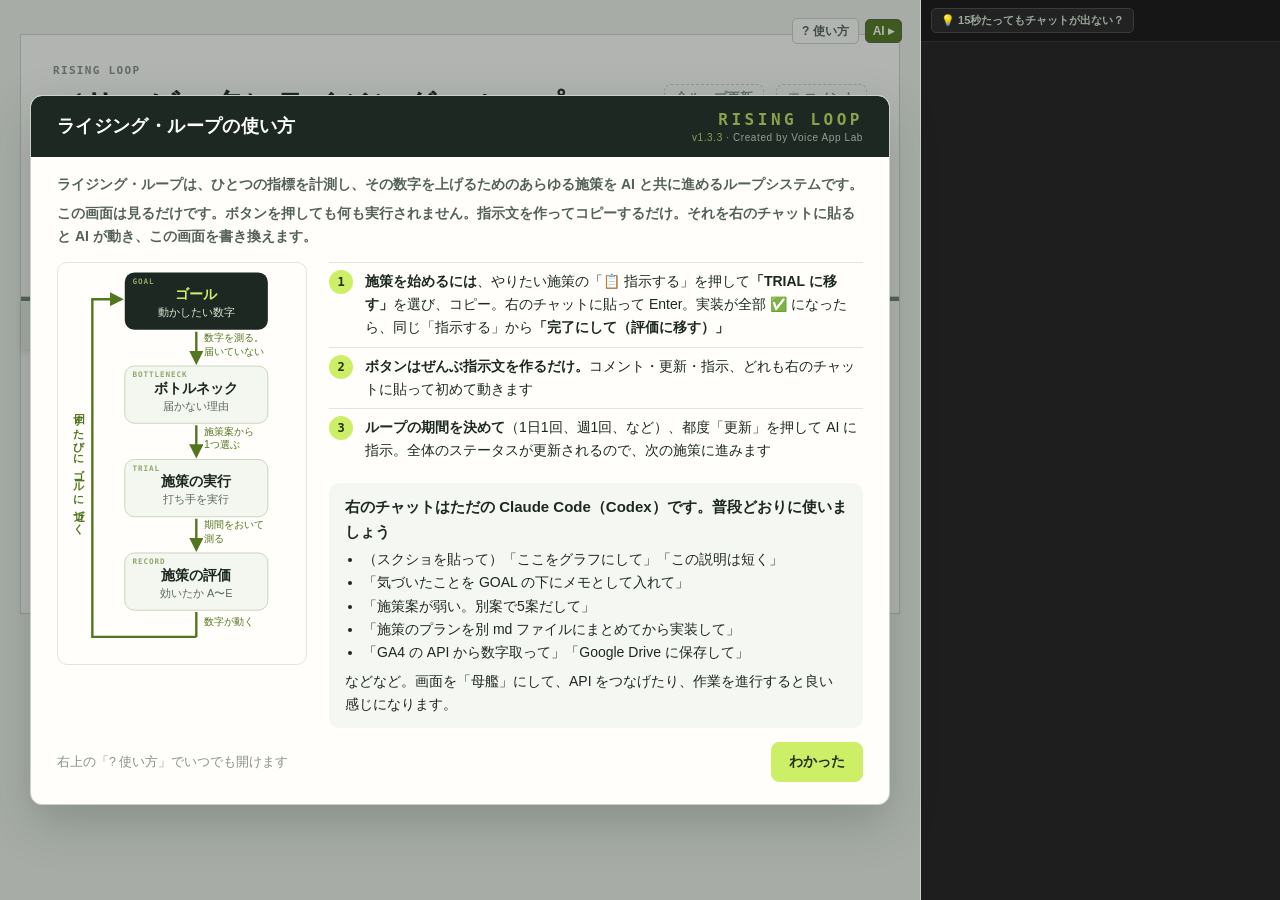
==== commit e2ab9a5f: "1.3.3: TRIAL の長いステータスで施策名が潰れるのを修正 Co-Authored-By: Claude Fable 5.1 <noreply@anthropic.com>" ====
--- a/assets/index.html
+++ b/assets/index.html
@@ -147,7 +147,7 @@
 <!-- この画面の使い方。★仕組みは3つだけ: 見るだけの画面／指示文をコピーするボタン／貼ると AI が画面を書き換える -->
 <div id="howto" role="dialog" aria-modal="true" aria-labelledby="howto-t">
   <div class="h-panel">
-    <h3 id="howto-t"><span>ライジング・ループの使い方</span><span class="brand"><b>RISING LOOP</b><i><span class="ver">v1.3.2</span> · Created by Voice App Lab</i></span></h3>
+    <h3 id="howto-t"><span>ライジング・ループの使い方</span><span class="brand"><b>RISING LOOP</b><i><span class="ver">v1.3.3</span> · Created by Voice App Lab</i></span></h3>
     <p class="lede">ライジング・ループは、ひとつの指標を計測し、その数字を上げるためのあらゆる施策を AI と共に進めるループシステムです。</p>
     <p class="lede">この画面は<b>見るだけ</b>です。ボタンを押しても何も実行されません。<b>指示文を作ってコピーする</b>だけ。それを<b>右のチャットに貼る</b>と AI が動き、この画面を書き換えます。</p>
     <div class="cols">
--- a/assets/rising.css
+++ b/assets/rising.css
@@ -335,9 +335,11 @@
   /* TRIAL */
   .trial{margin-top:18px;padding:17px 19px;border:1px solid var(--line-soft);background:var(--surface-2)}
   .trial.empty{border-style:dashed;background:transparent}
-  .trial-top{display:flex;justify-content:space-between;align-items:baseline;gap:16px}
-  .trial-name{font-size:18.5px;font-weight:650}
-  .trial-status{color:var(--warn);font-size:12.5px;font-weight:700;white-space:nowrap}
+  /* 施策名を潰さない。ステータスが長ければ折り返し、それでも入らなければ名前の下に落ちる（★ 2026-09-18 に施策名が1文字幅になった） */
+  .trial-top{display:flex;flex-wrap:wrap;justify-content:space-between;align-items:baseline;gap:8px 16px}
+  .trial-name{font-size:18.5px;font-weight:650;flex:1 1 240px;min-width:0}
+  .trial-top .head-right{flex:0 1 auto;max-width:100%}
+  .trial-status{color:var(--warn);font-size:12.5px;font-weight:700;white-space:normal;text-align:right;line-height:1.5}
   .trial-name.dim{color:var(--dim);font-weight:500}
   .todo{margin-top:14px;padding-top:12px;border-top:1px solid var(--line-soft)}
   .todo-title{color:var(--dim);font-size:12.5px}
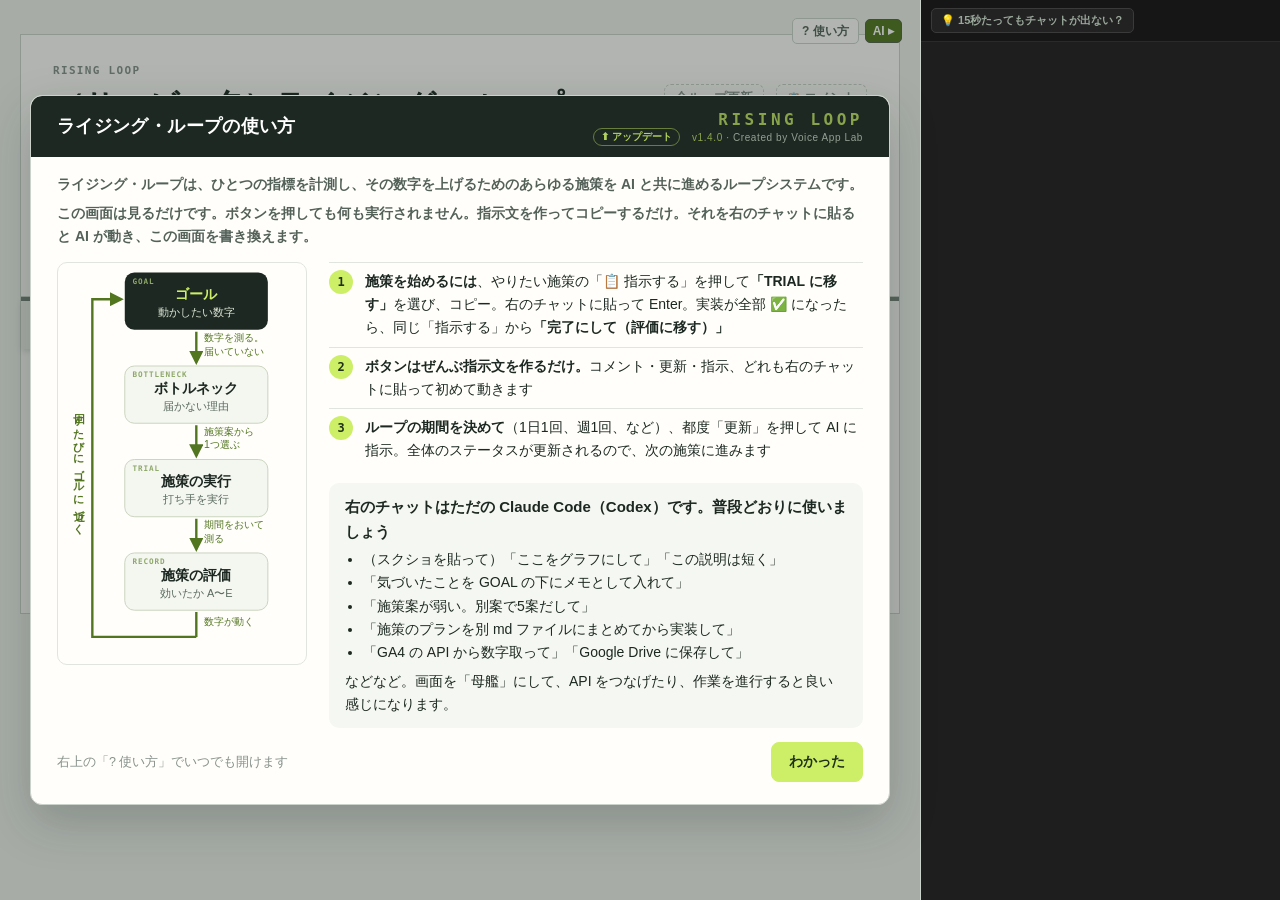
==== commit c5cc39c2: "1.4.0: 使い方の帯に「⬆ アップデート」。押して貼ると install.sh → 読み直し → 合わせて、を AI が通しでやる Co-Authored-By: Claude Fable 5.1" ====
--- a/assets/index.html
+++ b/assets/index.html
@@ -147,7 +147,13 @@
 <!-- この画面の使い方。★仕組みは3つだけ: 見るだけの画面／指示文をコピーするボタン／貼ると AI が画面を書き換える -->
 <div id="howto" role="dialog" aria-modal="true" aria-labelledby="howto-t">
   <div class="h-panel">
-    <h3 id="howto-t"><span>ライジング・ループの使い方</span><span class="brand"><b>RISING LOOP</b><i><span class="ver">v1.3.3</span> · Created by Voice App Lab</i></span></h3>
+    <h3 id="howto-t"><span>ライジング・ループの使い方</span><span class="brand-wrap"><button type="button" class="upd-btn" id="rl-update" data-copy="---
+loop: all
+section: ALL
+rule: まず /rising-loop を呼び出して最新の手順を読み、それに従うこと
+task: |
+  rising-loop を最新版に更新して、このループを合わせて
+---" title="最新版に更新して、このループを合わせる">⬆ アップデート</button><span class="brand"><b>RISING LOOP</b><i><span class="ver">v1.4.0</span> · Created by Voice App Lab</i></span></span></h3>
     <p class="lede">ライジング・ループは、ひとつの指標を計測し、その数字を上げるためのあらゆる施策を AI と共に進めるループシステムです。</p>
     <p class="lede">この画面は<b>見るだけ</b>です。ボタンを押しても何も実行されません。<b>指示文を作ってコピーする</b>だけ。それを<b>右のチャットに貼る</b>と AI が動き、この画面を書き換えます。</p>
     <div class="cols">
--- a/assets/rising.css
+++ b/assets/rising.css
@@ -67,6 +67,11 @@
   #howto h3 .brand i{margin-top:3px;color:#dfe6d6;font:500 10px -apple-system,BlinkMacSystemFont,'Hiragino Sans',sans-serif;
     font-style:normal;letter-spacing:.06em}
   #howto h3 .brand .ver{color:#ccef67}
+  /* アップデート。ブランド表示の左横に小さく。押すと「最新に更新して合わせて」の指示文をコピーし、右ペインが開く */
+  #howto h3 .brand-wrap{display:flex;align-items:flex-end;gap:12px}
+  #howto h3 .brand-wrap .upd-btn{margin-bottom:-3px;padding:1px 7px;border:1px solid rgba(204,239,103,.5);border-radius:999px;background:transparent;
+    color:#ccef67;font:600 10px -apple-system,BlinkMacSystemFont,'Hiragino Sans',sans-serif;cursor:pointer;opacity:.85}
+  #howto h3 .brand-wrap .upd-btn:hover{background:#ccef67;color:#1c2821;opacity:1}
   #howto .lede:first-of-type{margin-top:16px}
   #howto .lede{margin:6px 0 0;color:var(--sub);font-size:14px;line-height:1.65}
   #howto .howto-fig{display:block;width:100%;height:auto;margin:0;border:1px solid var(--line-soft);border-radius:10px}
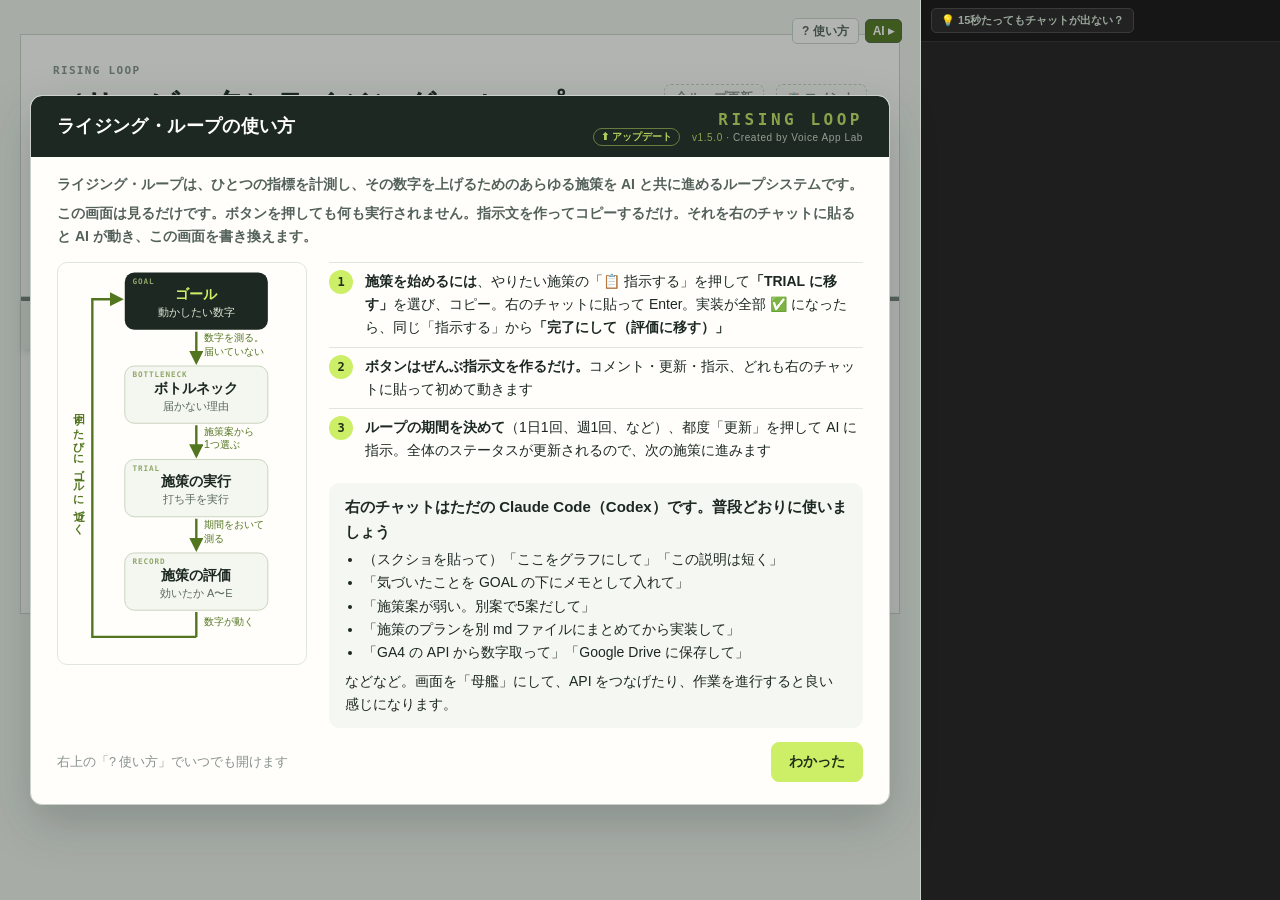
==== commit aa9b9e2f: "1.5.0: LXX.md を廃止し、ループ頁 LXX.html の LOOP_DATA を正にする（移行が必要） - LOOP_DATA に title / summary / updated / " ====
--- a/assets/index.html
+++ b/assets/index.html
@@ -10,8 +10,8 @@
      CSS と JS は rising.css / rising.js（共通部品。中身を書かない）。
 
      実物にコピーしたら、この注記を下の2行に差し替えること:
-     「このファイルは loops/*.md と loops/logs/*.md から作られています。
-       直接編集しないでください。md を直して、ここを更新します。」
+     「この殻の一覧は、各ループ頁の LOOP_DATA の写しです。
+       1つのループを直したら、同じターンでここも直します。」
 
      詳しくは ../references/HTML生成.md
      ═══════════════════════════════════════════════════════════════ -->
@@ -153,7 +153,7 @@
 rule: まず /rising-loop を呼び出して最新の手順を読み、それに従うこと
 task: |
   rising-loop を最新版に更新して、このループを合わせて
----" title="最新版に更新して、このループを合わせる">⬆ アップデート</button><span class="brand"><b>RISING LOOP</b><i><span class="ver">v1.4.0</span> · Created by Voice App Lab</i></span></span></h3>
+---" title="最新版に更新して、このループを合わせる">⬆ アップデート</button><span class="brand"><b>RISING LOOP</b><i><span class="ver">v1.5.0</span> · Created by Voice App Lab</i></span></span></h3>
     <p class="lede">ライジング・ループは、ひとつの指標を計測し、その数字を上げるためのあらゆる施策を AI と共に進めるループシステムです。</p>
     <p class="lede">この画面は<b>見るだけ</b>です。ボタンを押しても何も実行されません。<b>指示文を作ってコピーする</b>だけ。それを<b>右のチャットに貼る</b>と AI が動き、この画面を書き換えます。</p>
     <div class="cols">
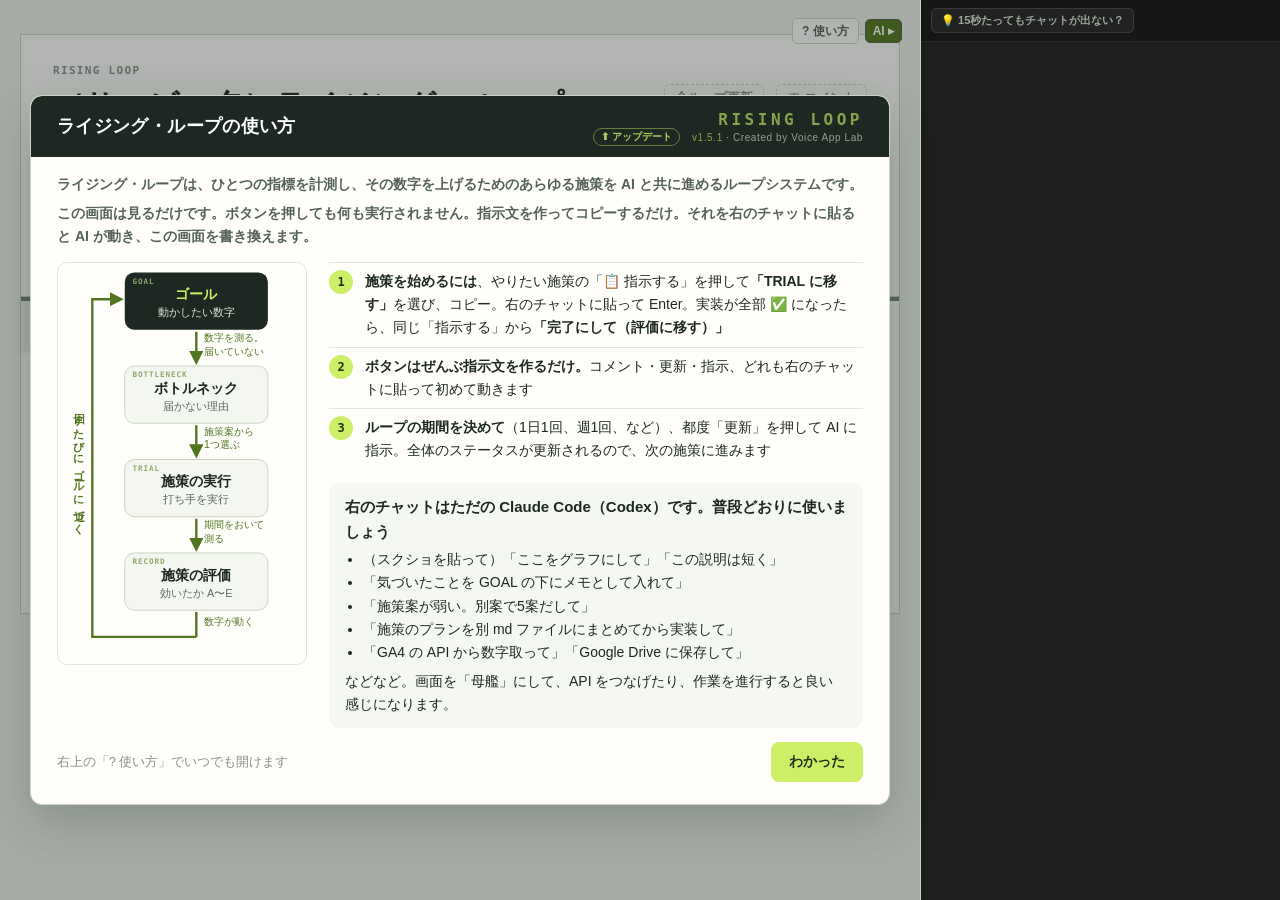
==== commit fd00f364: "1.5.1: 一覧のタイトル下に「主要な数字」を必ず置く（AI が決めて確認を取る） Co-Authored-By: Claude Fable 5.1 <noreply@anthropic.com>" ====
--- a/assets/index.html
+++ b/assets/index.html
@@ -57,11 +57,13 @@
           <button class="cmt" data-sec="ループ一覧" data-loop="ループ一覧">コメント</button>
         </div>
       </div>
-      <!--=== 複数ループを合成した数字を置く場所。無いプロジェクトはこのブロックごと消す ===-->
+      <!--=== 主要な数字。このサービスで一番の数字を大きく1つ、内訳を小さく2〜4個、いつ時点かを1行。必ず置く（消さない）。
+           何を置くかは AI が決める（references/HTML生成.md「主要な数字」）。決めた理由を次の行のコメントに1行残す ===-->
+      <!--=== なぜこの数字: 売上がこの店の目的で、README の visits で毎回取れる。各ループの GOAL（再来率・新規）とは重ならない ===-->
       <div class="rev">
-        <div class="rev-total">累計売上 <b>2,313円</b></div>
-        <div class="rev-break">有料チケット 1,750円（7件 × 250円） ＋ 広告 563円</div>
-        <div class="rev-note">券は9/7まで・広告は9/6まで（配信レポートが手作業のため）・手数料を引く前</div>
+        <div class="rev-total">売上 <b>2,767,600円</b> <span class="rev-when">直近30日（8/19〜9/17）</span></div>
+        <div class="rev-break">来店 324件（新規 56・再来 268）・客単価 8,541円</div>
+        <div class="rev-note">9/17 時点（データ最終日）。取り方は `python3 scripts/report.py visits 30`</div>
       </div>
     </div>
     <div class="section tabbed t-loops">
@@ -153,7 +155,7 @@
 rule: まず /rising-loop を呼び出して最新の手順を読み、それに従うこと
 task: |
   rising-loop を最新版に更新して、このループを合わせて
----" title="最新版に更新して、このループを合わせる">⬆ アップデート</button><span class="brand"><b>RISING LOOP</b><i><span class="ver">v1.5.0</span> · Created by Voice App Lab</i></span></span></h3>
+---" title="最新版に更新して、このループを合わせる">⬆ アップデート</button><span class="brand"><b>RISING LOOP</b><i><span class="ver">v1.5.1</span> · Created by Voice App Lab</i></span></span></h3>
     <p class="lede">ライジング・ループは、ひとつの指標を計測し、その数字を上げるためのあらゆる施策を AI と共に進めるループシステムです。</p>
     <p class="lede">この画面は<b>見るだけ</b>です。ボタンを押しても何も実行されません。<b>指示文を作ってコピーする</b>だけ。それを<b>右のチャットに貼る</b>と AI が動き、この画面を書き換えます。</p>
     <div class="cols">
--- a/assets/rising.css
+++ b/assets/rising.css
@@ -166,6 +166,7 @@
   .section > .rev{margin-top:22px;padding-top:18px;border-top:1px solid var(--line)}
   .rev-total{display:flex;align-items:baseline;gap:12px;color:var(--dim);font-size:12.5px}
   .rev-total b{color:var(--good);font:500 30px ui-monospace,monospace;letter-spacing:-.02em}
+  .rev-total .rev-when{color:var(--dim);font-size:12.5px;font-weight:400}
   .rev-break{margin-top:7px;color:var(--sub);font-size:14.5px;line-height:1.7}
   .rev-note{margin-top:5px;color:var(--dim);font-size:12.5px;line-height:1.7}
 
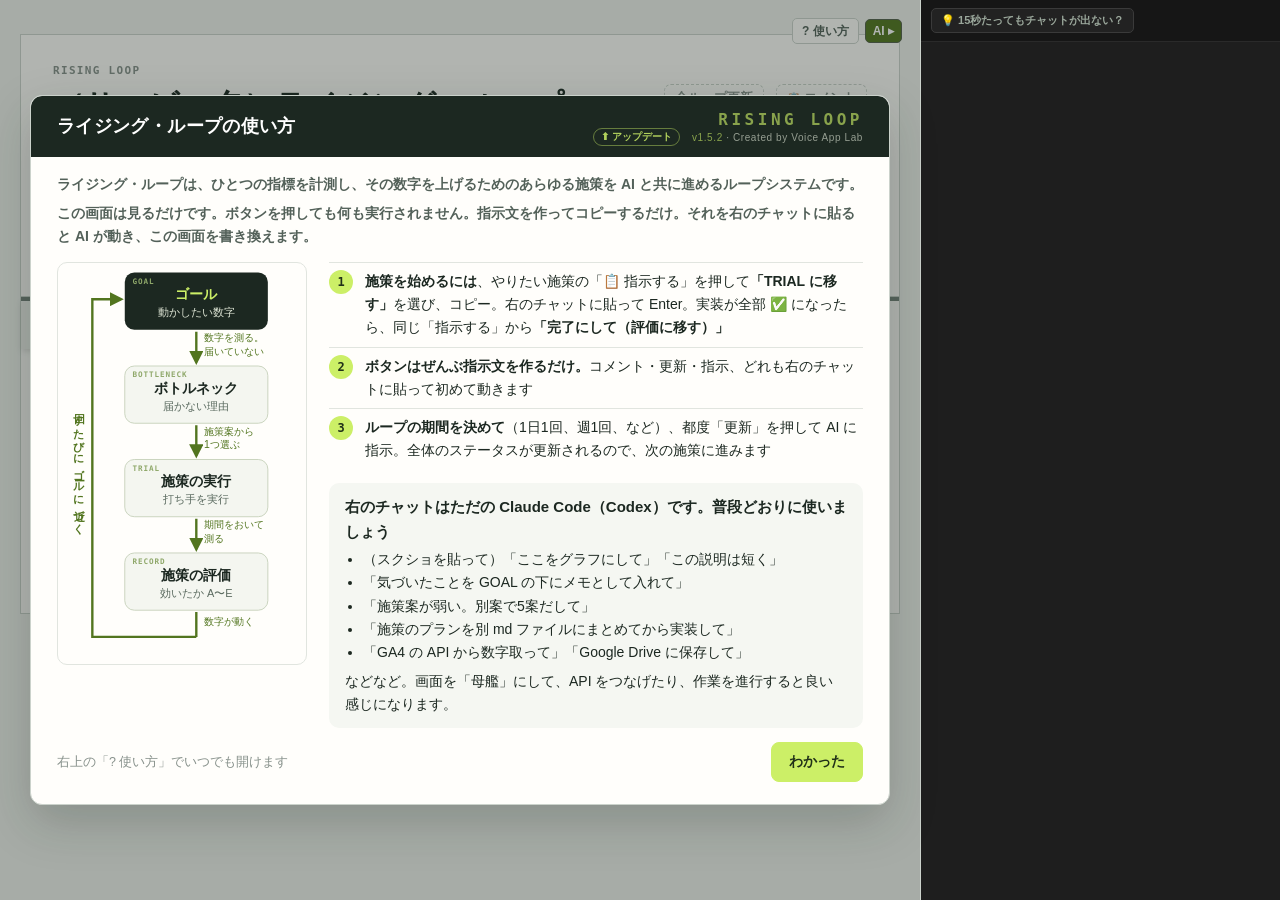
==== commit 0f9ce6c4: "1.5.2: 新規作成の手順を並列・要旨渡しに（8分超 → 2〜4分）。数字ファイルの中身を確認してから子を起動 Co-Authored-By: Claude Fable 5.1 <noreply@a" ====
--- a/assets/index.html
+++ b/assets/index.html
@@ -155,7 +155,7 @@
 rule: まず /rising-loop を呼び出して最新の手順を読み、それに従うこと
 task: |
   rising-loop を最新版に更新して、このループを合わせて
----" title="最新版に更新して、このループを合わせる">⬆ アップデート</button><span class="brand"><b>RISING LOOP</b><i><span class="ver">v1.5.1</span> · Created by Voice App Lab</i></span></span></h3>
+---" title="最新版に更新して、このループを合わせる">⬆ アップデート</button><span class="brand"><b>RISING LOOP</b><i><span class="ver">v1.5.2</span> · Created by Voice App Lab</i></span></span></h3>
     <p class="lede">ライジング・ループは、ひとつの指標を計測し、その数字を上げるためのあらゆる施策を AI と共に進めるループシステムです。</p>
     <p class="lede">この画面は<b>見るだけ</b>です。ボタンを押しても何も実行されません。<b>指示文を作ってコピーする</b>だけ。それを<b>右のチャットに貼る</b>と AI が動き、この画面を書き換えます。</p>
     <div class="cols">
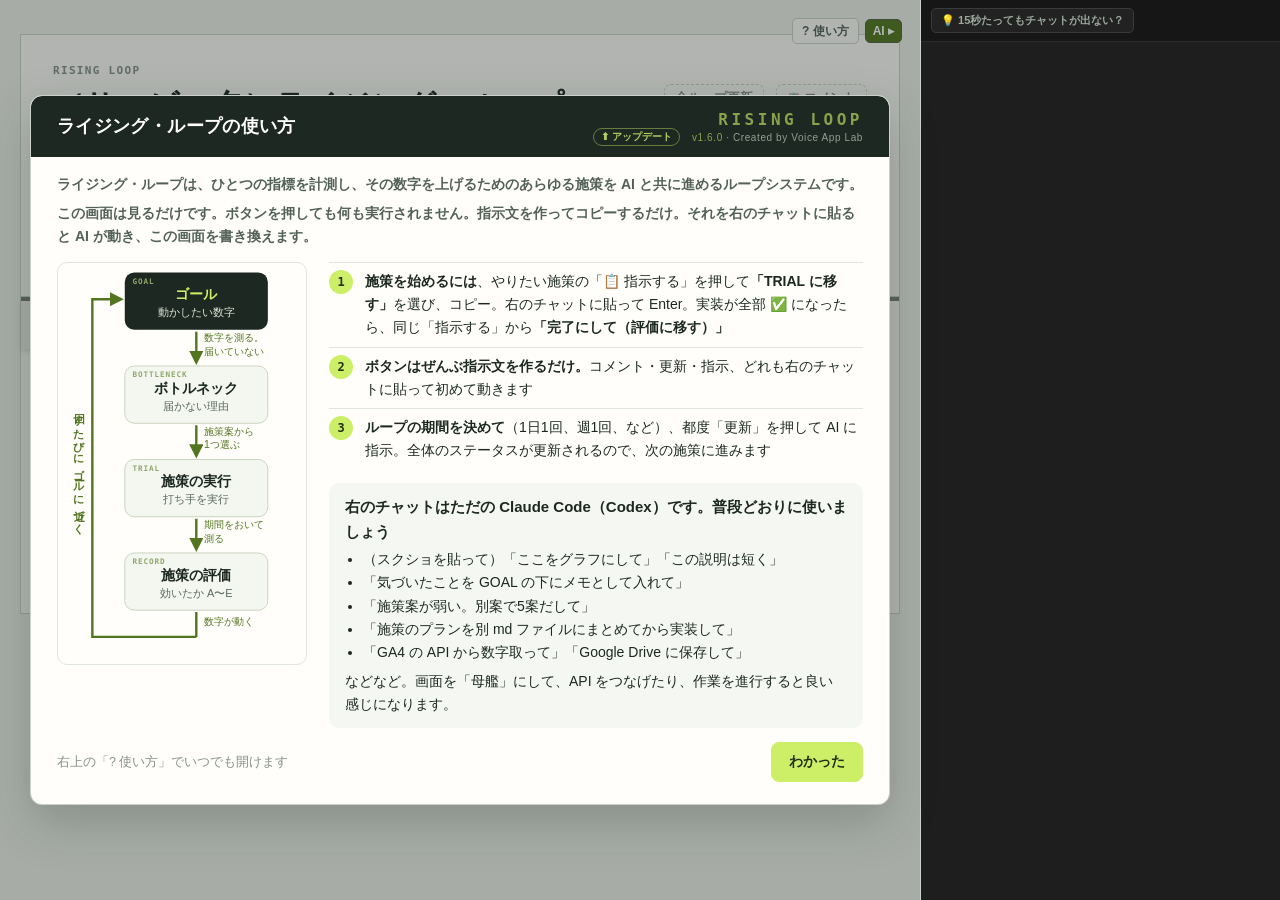
==== commit a0c609c7: "1.6.0: ループごとの更新スクリプト（AI が初回に書いて残し、次回からは実行するだけ） - assets/loopdata.py: LOOP_DATA の値だけを読み書きする部品（load / " ====
--- a/assets/index.html
+++ b/assets/index.html
@@ -155,7 +155,7 @@
 rule: まず /rising-loop を呼び出して最新の手順を読み、それに従うこと
 task: |
   rising-loop を最新版に更新して、このループを合わせて
----" title="最新版に更新して、このループを合わせる">⬆ アップデート</button><span class="brand"><b>RISING LOOP</b><i><span class="ver">v1.5.2</span> · Created by Voice App Lab</i></span></span></h3>
+---" title="最新版に更新して、このループを合わせる">⬆ アップデート</button><span class="brand"><b>RISING LOOP</b><i><span class="ver">v1.6.0</span> · Created by Voice App Lab</i></span></span></h3>
     <p class="lede">ライジング・ループは、ひとつの指標を計測し、その数字を上げるためのあらゆる施策を AI と共に進めるループシステムです。</p>
     <p class="lede">この画面は<b>見るだけ</b>です。ボタンを押しても何も実行されません。<b>指示文を作ってコピーする</b>だけ。それを<b>右のチャットに貼る</b>と AI が動き、この画面を書き換えます。</p>
     <div class="cols">
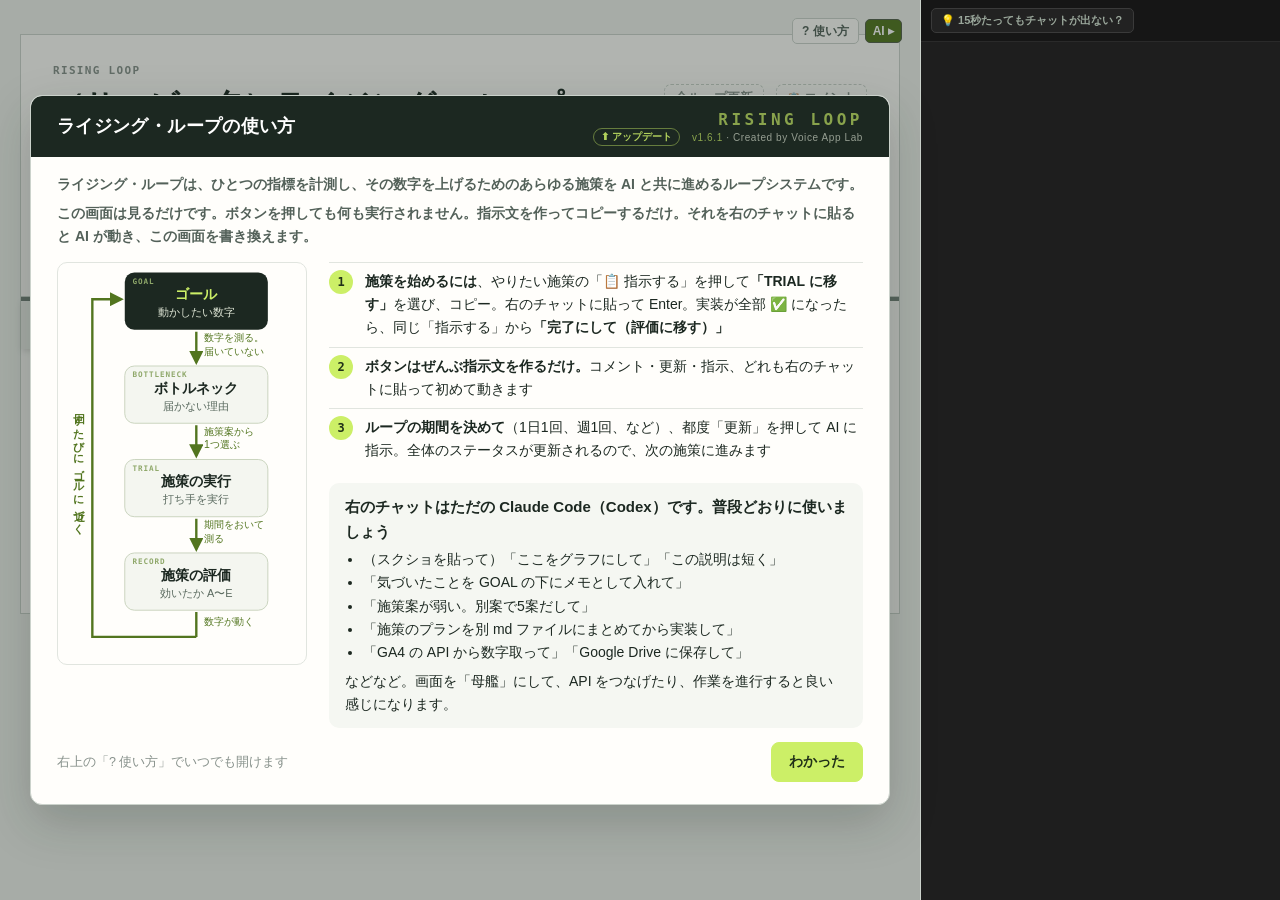
==== commit 2bffaa38: "1.6.1: 折りたたみの見出しを押せる形に（＋の四角）。合わせてで頁の古いところを一覧で出す - rising.css: .fold の summary を ＋ の四角（開くと緑の －）に。小さな三" ====
--- a/assets/index.html
+++ b/assets/index.html
@@ -155,7 +155,7 @@
 rule: まず /rising-loop を呼び出して最新の手順を読み、それに従うこと
 task: |
   rising-loop を最新版に更新して、このループを合わせて
----" title="最新版に更新して、このループを合わせる">⬆ アップデート</button><span class="brand"><b>RISING LOOP</b><i><span class="ver">v1.6.0</span> · Created by Voice App Lab</i></span></span></h3>
+---" title="最新版に更新して、このループを合わせる">⬆ アップデート</button><span class="brand"><b>RISING LOOP</b><i><span class="ver">v1.6.1</span> · Created by Voice App Lab</i></span></span></h3>
     <p class="lede">ライジング・ループは、ひとつの指標を計測し、その数字を上げるためのあらゆる施策を AI と共に進めるループシステムです。</p>
     <p class="lede">この画面は<b>見るだけ</b>です。ボタンを押しても何も実行されません。<b>指示文を作ってコピーする</b>だけ。それを<b>右のチャットに貼る</b>と AI が動き、この画面を書き換えます。</p>
     <div class="cols">
--- a/assets/rising.css
+++ b/assets/rising.css
@@ -493,13 +493,19 @@
   @media(max-width:600px){ .rv-col b{font-size:10.5px} .rv-labels span{font-size:9.5px} }
   .lede{margin:0;font-size:16.5px;font-weight:700;color:var(--ink);line-height:1.7}
   .sub-lede{margin:5px 0 0;color:var(--sub);font-size:14px;line-height:1.8}
+  /* 折りたたみ。★見出しは「押せる」と分かる形にする（左に ＋ の四角。開くと緑の －）。
+     小さな三角だけだと押せる気がしない、と実際に言われた（2026-09-23） */
   .fold{margin-top:10px;color:var(--sub);font-size:13px;line-height:1.75}
-  .fold>summary{cursor:pointer;color:var(--dim);font-size:12.5px;list-style:none;
-    display:inline-flex;align-items:center;gap:6px}
+  .fold>summary{cursor:pointer;color:var(--sub);font-size:13.5px;font-weight:600;list-style:none;
+    display:flex;align-items:center;gap:9px;padding:4px 0}
   .fold>summary::-webkit-details-marker{display:none}
-  .fold>summary::before{content:"\25B8";color:var(--dim);font:11px ui-monospace,monospace}
-  .fold[open]>summary::before{content:"\25BE"}
-  .fold .fd-b{margin-top:7px;padding-left:2px}
+  .fold>summary::before{content:"＋";display:inline-flex;align-items:center;justify-content:center;
+    flex:0 0 auto;width:18px;height:18px;border:1px solid var(--line);border-radius:4px;
+    background:var(--surface-2);color:var(--good);font:700 12px/1 ui-monospace,monospace}
+  .fold>summary:hover{color:var(--good)}
+  .fold>summary:hover::before{border-color:var(--good)}
+  .fold[open]>summary::before{content:"－";background:var(--good);border-color:var(--good);color:#fff}
+  .fold .fd-b{margin-top:6px;margin-left:27px}
   .fold b{color:var(--ink);font-weight:600}
   /*=== 日ごとの数列は文章に埋めず、そろえた表にする ===*/
   .dtbl{margin-top:8px;display:grid;grid-template-columns:auto repeat(3,1fr);
